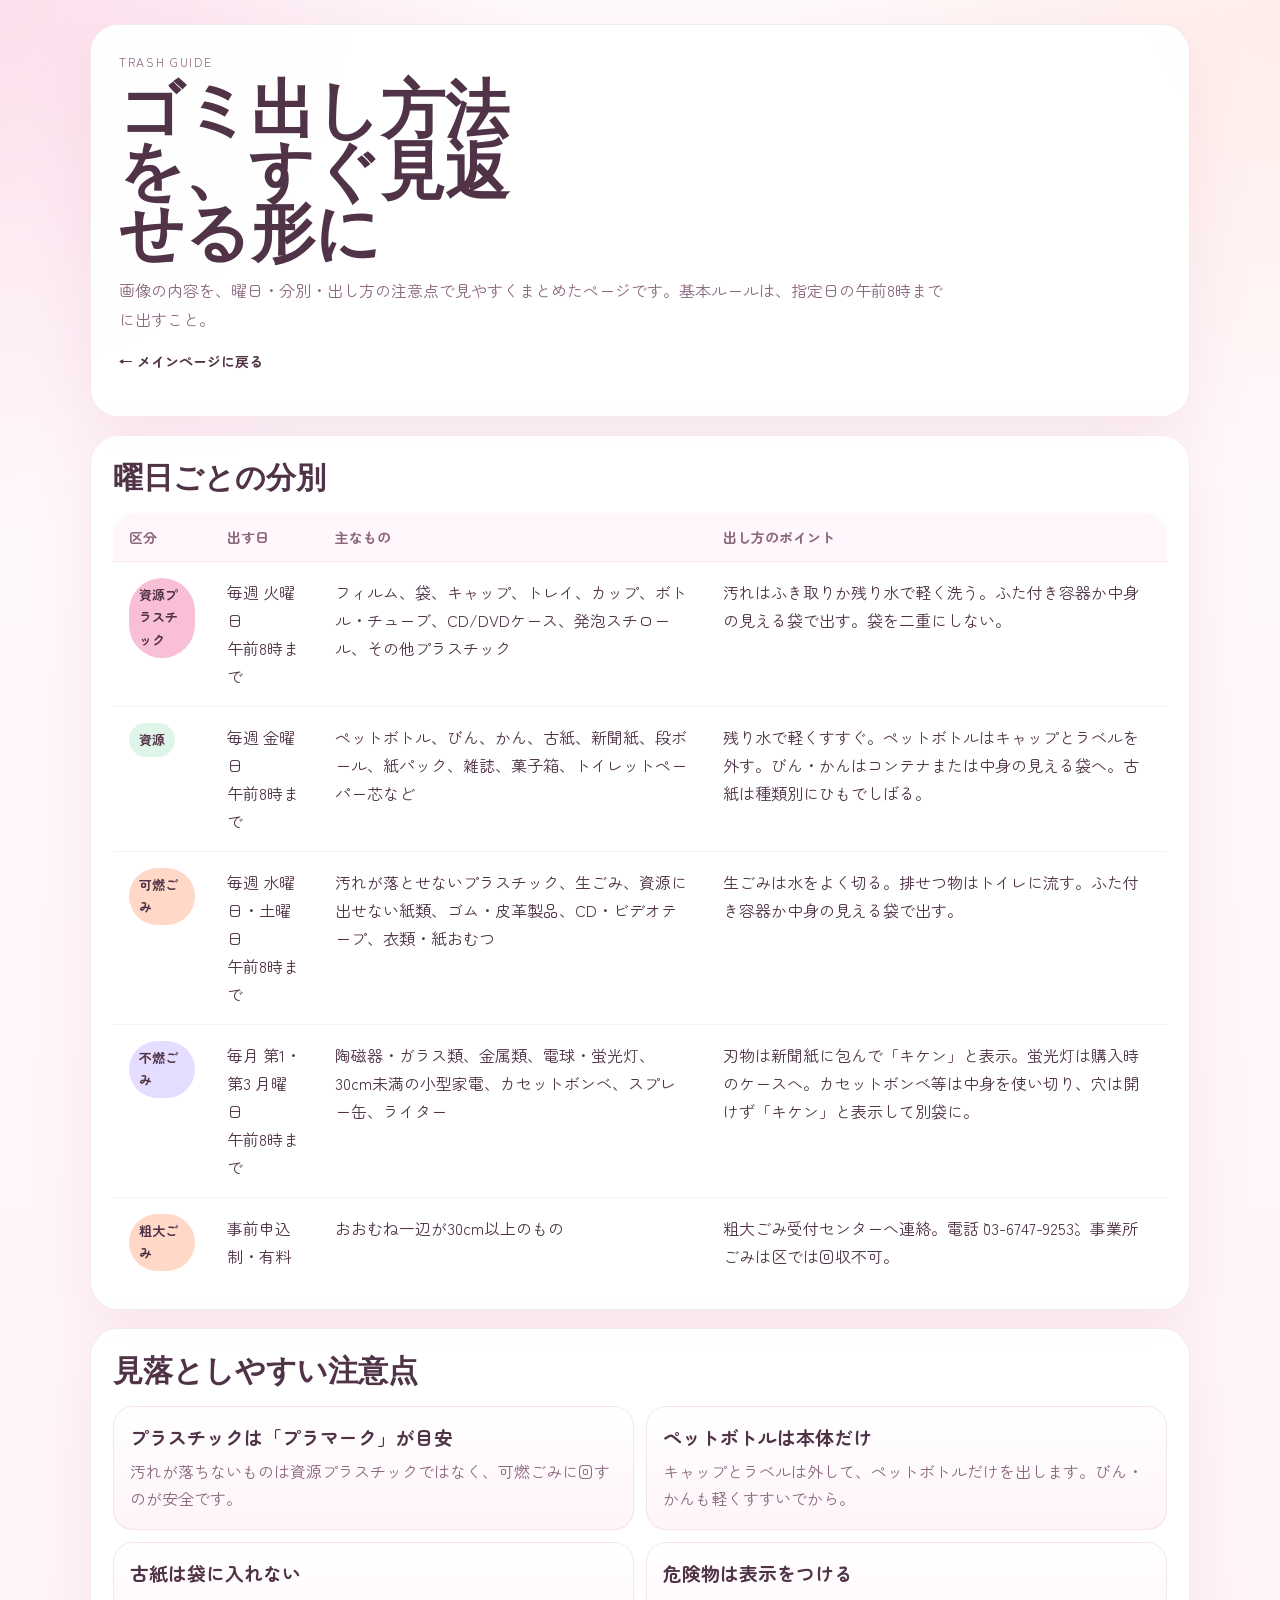
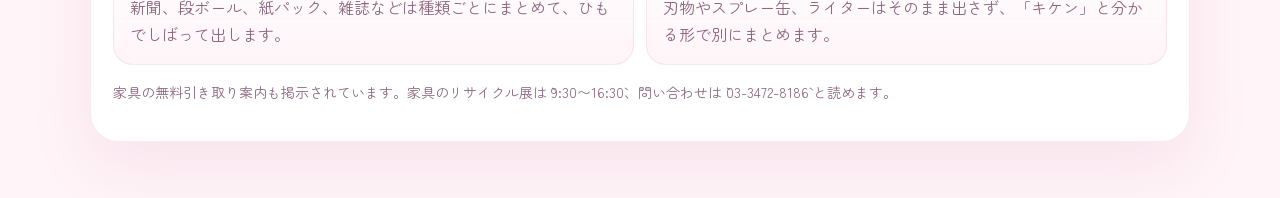
==== how-to-trash.html @ fcea1e9a "Refresh site content and add trash guide" ====
<!doctype html>
<html lang="ja">
  <head>
    <meta charset="UTF-8" />
    <meta name="viewport" content="width=device-width, initial-scale=1.0" />
    <title>ゴミ出しガイド</title>
    <link rel="preconnect" href="https://fonts.googleapis.com" />
    <link rel="preconnect" href="https://fonts.gstatic.com" crossorigin />
    <link
      href="https://fonts.googleapis.com/css2?family=Zen+Maru+Gothic:wght@400;500;700&family=Fraunces:opsz,wght@9..144,600&display=swap"
      rel="stylesheet"
    />
    <style>
      :root {
        --bg: #fff9fb;
        --paper: rgba(255, 255, 255, 0.94);
        --ink: #503347;
        --muted: #8c6880;
        --line: rgba(198, 137, 168, 0.18);
        --pink: #f8bfd7;
        --peach: #ffd8c8;
        --mint: #dff5e9;
        --lavender: #e5ddff;
        --shadow: 0 22px 60px rgba(203, 124, 160, 0.14);
      }

      * { box-sizing: border-box; }
      body {
        margin: 0;
        font-family: "Zen Maru Gothic", sans-serif;
        color: var(--ink);
        background:
          radial-gradient(circle at top left, rgba(248, 191, 215, 0.46), transparent 24%),
          radial-gradient(circle at top right, rgba(255, 216, 200, 0.38), transparent 22%),
          linear-gradient(180deg, #fffafd 0%, #fff4f8 100%);
      }
      .wrap {
        width: min(1100px, calc(100% - 20px));
        margin: 0 auto;
        padding: 24px 0 56px;
      }
      .hero, .card {
        background: var(--paper);
        border: 1px solid var(--line);
        border-radius: 28px;
        box-shadow: var(--shadow);
      }
      .hero {
        padding: 28px;
        margin-bottom: 18px;
      }
      .eyebrow {
        margin: 0 0 8px;
        font-size: 12px;
        letter-spacing: 0.14em;
        text-transform: uppercase;
        color: var(--muted);
      }
      h1, h2, h3 { margin: 0; }
      h1, h2 { font-family: "Fraunces", serif; }
      h1 {
        font-size: clamp(36px, 6vw, 64px);
        line-height: 0.96;
        max-width: 10ch;
      }
      .lead {
        margin: 14px 0 0;
        max-width: 52rem;
        color: var(--muted);
        line-height: 1.8;
      }
      .grid {
        display: grid;
        gap: 18px;
      }
      .card { padding: 22px; }
      .section-title {
        margin-bottom: 14px;
        font-size: 30px;
      }
      table {
        width: 100%;
        border-collapse: collapse;
        overflow: hidden;
        border-radius: 22px;
      }
      thead th {
        text-align: left;
        font-size: 14px;
        color: var(--muted);
        font-weight: 700;
        padding: 14px 16px;
        background: rgba(255, 247, 251, 0.95);
        border-bottom: 1px solid var(--line);
      }
      tbody td {
        padding: 16px;
        vertical-align: top;
        border-bottom: 1px solid rgba(198, 137, 168, 0.12);
        line-height: 1.75;
      }
      tbody tr:last-child td { border-bottom: none; }
      .chip {
        display: inline-block;
        border-radius: 999px;
        padding: 6px 10px;
        font-size: 13px;
        font-weight: 700;
      }
      .pink { background: var(--pink); }
      .mint { background: var(--mint); }
      .peach { background: var(--peach); }
      .lavender { background: var(--lavender); }
      .notes {
        display: grid;
        gap: 12px;
        grid-template-columns: repeat(2, minmax(0, 1fr));
      }
      .note {
        padding: 16px;
        border-radius: 20px;
        border: 1px solid var(--line);
        background: linear-gradient(180deg, rgba(255,255,255,0.98), rgba(255,243,248,0.88));
      }
      .note p {
        margin: 8px 0 0;
        color: var(--muted);
        line-height: 1.7;
      }
      .small {
        margin-top: 16px;
        color: var(--muted);
        font-size: 14px;
        line-height: 1.7;
      }
      a.back {
        color: var(--ink);
        text-decoration: none;
        font-weight: 700;
      }
      @media (max-width: 860px) {
        .notes { grid-template-columns: 1fr; }
        table, thead, tbody, th, td, tr { display: block; }
        thead { display: none; }
        tbody tr {
          border: 1px solid var(--line);
          border-radius: 20px;
          margin-bottom: 12px;
          overflow: hidden;
          background: rgba(255,255,255,0.9);
        }
        tbody td {
          border-bottom: 1px solid rgba(198, 137, 168, 0.1);
          padding: 12px 14px;
        }
        tbody td:last-child { border-bottom: none; }
        tbody td::before {
          content: attr(data-label);
          display: block;
          font-size: 12px;
          letter-spacing: 0.08em;
          text-transform: uppercase;
          color: var(--muted);
          margin-bottom: 4px;
        }
      }
    </style>
  </head>
  <body>
    <main class="wrap">
      <section class="hero">
        <p class="eyebrow">Trash Guide</p>
        <h1>ゴミ出し方法を、すぐ見返せる形に</h1>
        <p class="lead">
          画像の内容を、曜日・分別・出し方の注意点で見やすくまとめたページです。基本ルールは、指定日の午前8時までに出すこと。
        </p>
        <p class="small"><a class="back" href="./index.html">← メインページに戻る</a></p>
      </section>

      <section class="grid">
        <article class="card">
          <h2 class="section-title">曜日ごとの分別</h2>
          <table>
            <thead>
              <tr>
                <th>区分</th>
                <th>出す日</th>
                <th>主なもの</th>
                <th>出し方のポイント</th>
              </tr>
            </thead>
            <tbody>
              <tr>
                <td data-label="区分"><span class="chip pink">資源プラスチック</span></td>
                <td data-label="出す日">毎週 火曜日<br />午前8時まで</td>
                <td data-label="主なもの">フィルム、袋、キャップ、トレイ、カップ、ボトル・チューブ、CD/DVDケース、発泡スチロール、その他プラスチック</td>
                <td data-label="出し方のポイント">汚れはふき取りか残り水で軽く洗う。ふた付き容器か中身の見える袋で出す。袋を二重にしない。</td>
              </tr>
              <tr>
                <td data-label="区分"><span class="chip mint">資源</span></td>
                <td data-label="出す日">毎週 金曜日<br />午前8時まで</td>
                <td data-label="主なもの">ペットボトル、びん、かん、古紙、新聞紙、段ボール、紙パック、雑誌、菓子箱、トイレットペーパー芯など</td>
                <td data-label="出し方のポイント">残り水で軽くすすぐ。ペットボトルはキャップとラベルを外す。びん・かんはコンテナまたは中身の見える袋へ。古紙は種類別にひもでしばる。</td>
              </tr>
              <tr>
                <td data-label="区分"><span class="chip peach">可燃ごみ</span></td>
                <td data-label="出す日">毎週 水曜日・土曜日<br />午前8時まで</td>
                <td data-label="主なもの">汚れが落とせないプラスチック、生ごみ、資源に出せない紙類、ゴム・皮革製品、CD・ビデオテープ、衣類・紙おむつ</td>
                <td data-label="出し方のポイント">生ごみは水をよく切る。排せつ物はトイレに流す。ふた付き容器か中身の見える袋で出す。</td>
              </tr>
              <tr>
                <td data-label="区分"><span class="chip lavender">不燃ごみ</span></td>
                <td data-label="出す日">毎月 第1・第3 月曜日<br />午前8時まで</td>
                <td data-label="主なもの">陶磁器・ガラス類、金属類、電球・蛍光灯、30cm未満の小型家電、カセットボンベ、スプレー缶、ライター</td>
                <td data-label="出し方のポイント">刃物は新聞紙に包んで「キケン」と表示。蛍光灯は購入時のケースへ。カセットボンベ等は中身を使い切り、穴は開けず「キケン」と表示して別袋に。</td>
              </tr>
              <tr>
                <td data-label="区分"><span class="chip peach">粗大ごみ</span></td>
                <td data-label="出す日">事前申込制・有料</td>
                <td data-label="主なもの">おおむね一辺が30cm以上のもの</td>
                <td data-label="出し方のポイント">粗大ごみ受付センターへ連絡。電話 `03-6747-9253`。事業所ごみは区では回収不可。</td>
              </tr>
            </tbody>
          </table>
        </article>

        <article class="card">
          <h2 class="section-title">見落としやすい注意点</h2>
          <div class="notes">
            <section class="note">
              <h3>プラスチックは「プラマーク」が目安</h3>
              <p>汚れが落ちないものは資源プラスチックではなく、可燃ごみに回すのが安全です。</p>
            </section>
            <section class="note">
              <h3>ペットボトルは本体だけ</h3>
              <p>キャップとラベルは外して、ペットボトルだけを出します。びん・かんも軽くすすいでから。</p>
            </section>
            <section class="note">
              <h3>古紙は袋に入れない</h3>
              <p>新聞、段ボール、紙パック、雑誌などは種類ごとにまとめて、ひもでしばって出します。</p>
            </section>
            <section class="note">
              <h3>危険物は表示をつける</h3>
              <p>刃物やスプレー缶、ライターはそのまま出さず、「キケン」と分かる形で別にまとめます。</p>
            </section>
          </div>
          <p class="small">
            家具の無料引き取り案内も掲示されています。家具のリサイクル展は `9:30〜16:30`、問い合わせは `03-3472-8186` と読めます。
          </p>
        </article>
      </section>
    </main>
  </body>
</html>
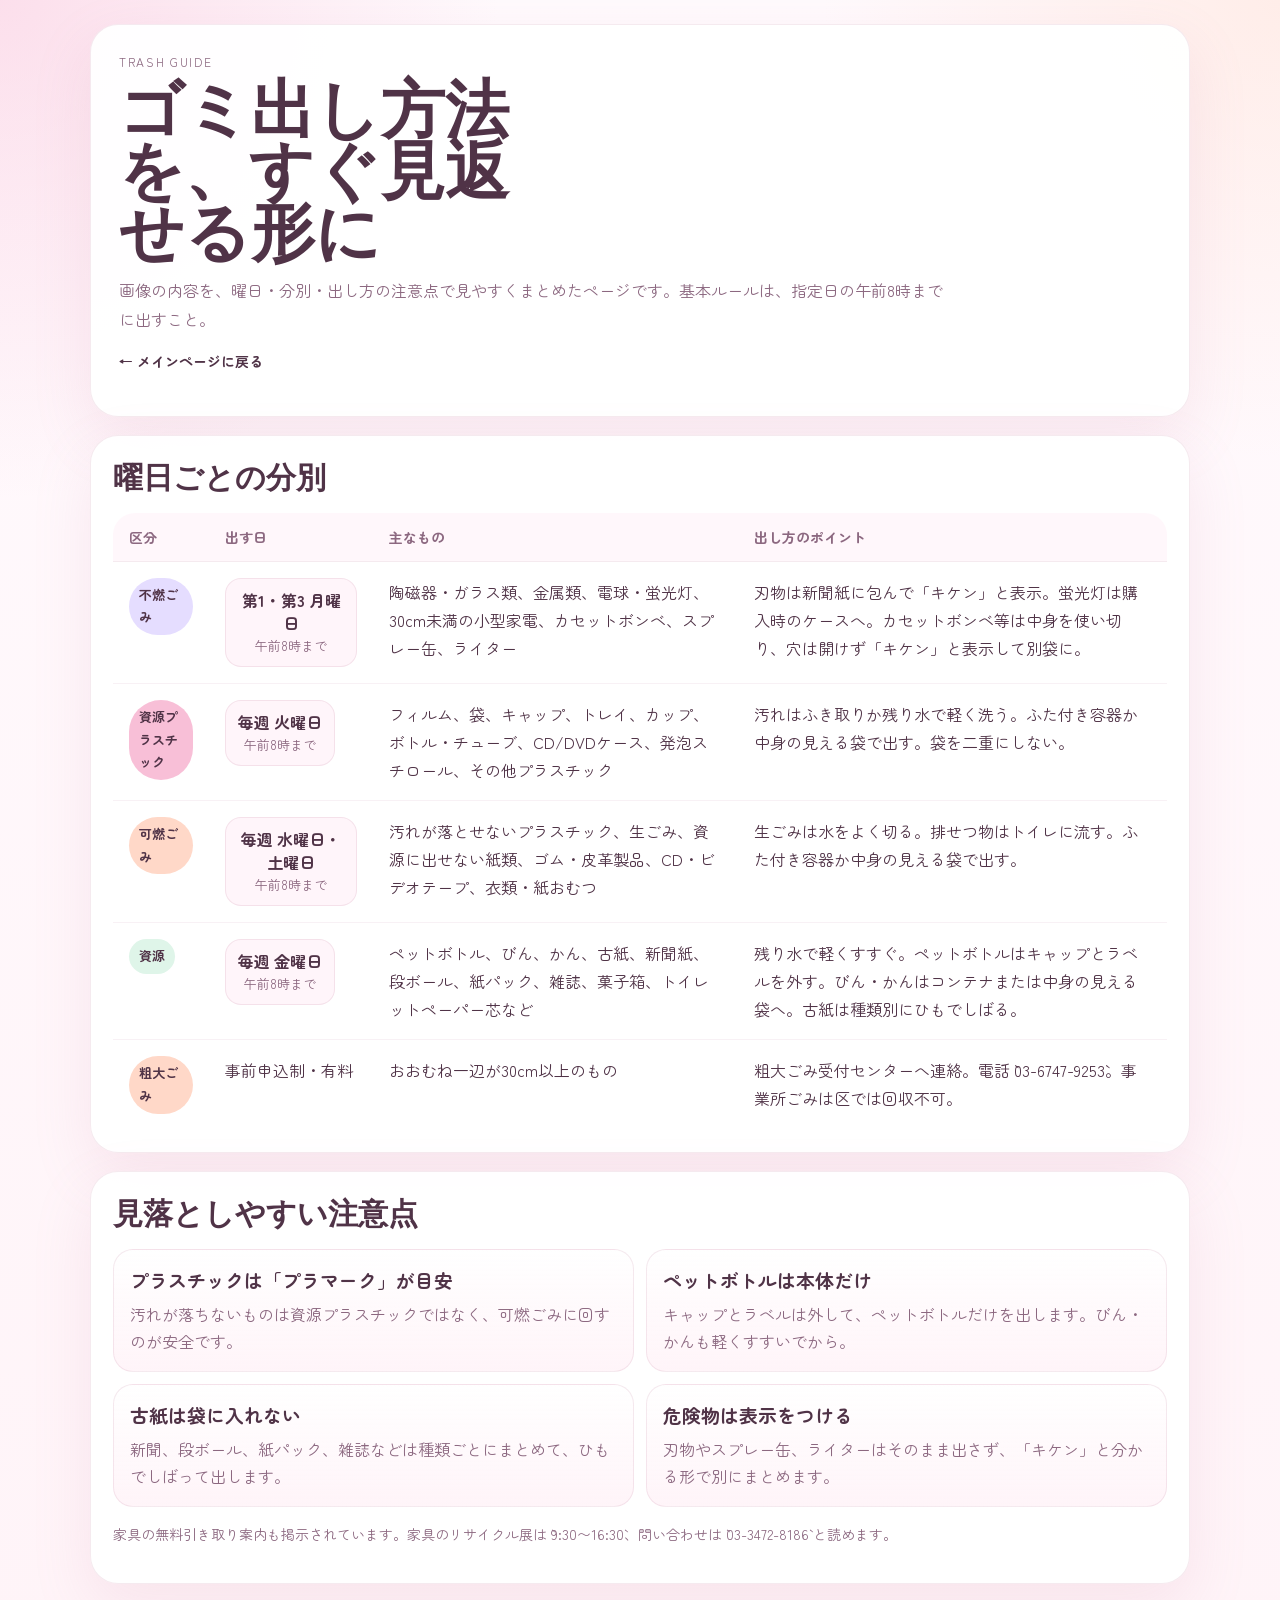
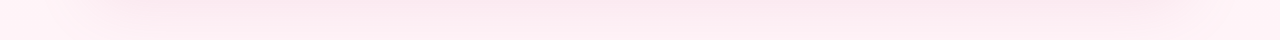
==== commit dcc3b1a1: "Polish guides and update passcodes" ====
--- a/how-to-trash.html
+++ b/how-to-trash.html
@@ -107,6 +107,28 @@
         font-size: 13px;
         font-weight: 700;
       }
+      .day-cell {
+        min-width: 9rem;
+      }
+      .day-block {
+        display: inline-flex;
+        flex-direction: column;
+        align-items: center;
+        gap: 2px;
+        padding: 10px 12px;
+        border-radius: 16px;
+        background: rgba(255, 245, 250, 0.95);
+        border: 1px solid var(--line);
+        text-align: center;
+        line-height: 1.45;
+      }
+      .day-block strong {
+        font-size: 16px;
+      }
+      .day-block span {
+        font-size: 13px;
+        color: var(--muted);
+      }
       .pink { background: var(--pink); }
       .mint { background: var(--mint); }
       .peach { background: var(--peach); }
@@ -153,6 +175,19 @@
           border-bottom: 1px solid rgba(198, 137, 168, 0.1);
           padding: 12px 14px;
         }
+        tbody td.category-cell,
+        tbody td.day-cell {
+          display: inline-flex;
+          align-items: center;
+          gap: 10px;
+          width: auto;
+          max-width: 100%;
+          border-bottom: none;
+          padding: 12px 14px 0;
+        }
+        tbody td.day-cell {
+          padding-top: 10px;
+        }
         tbody td:last-child { border-bottom: none; }
         tbody td::before {
           content: attr(data-label);
@@ -162,6 +197,15 @@
           text-transform: uppercase;
           color: var(--muted);
           margin-bottom: 4px;
+        }
+        tbody td.category-cell::before,
+        tbody td.day-cell::before {
+          display: inline-block;
+          margin: 0;
+          white-space: nowrap;
+        }
+        tbody td.day-cell .day-block {
+          padding: 8px 10px;
         }
       }
     </style>
@@ -189,33 +233,33 @@
                 <th>出し方のポイント</th>
               </tr>
             </thead>
-            <tbody>
-              <tr>
-                <td data-label="区分"><span class="chip pink">資源プラスチック</span></td>
-                <td data-label="出す日">毎週 火曜日<br />午前8時まで</td>
+            <tbody id="trash-schedule">
+              <tr data-sort-days="1">
+                <td data-label="区分" class="category-cell"><span class="chip lavender">不燃ごみ</span></td>
+                <td data-label="出す日" class="day-cell"><div class="day-block"><strong>第1・第3 月曜日</strong><span>午前8時まで</span></div></td>
+                <td data-label="主なもの">陶磁器・ガラス類、金属類、電球・蛍光灯、30cm未満の小型家電、カセットボンベ、スプレー缶、ライター</td>
+                <td data-label="出し方のポイント">刃物は新聞紙に包んで「キケン」と表示。蛍光灯は購入時のケースへ。カセットボンベ等は中身を使い切り、穴は開けず「キケン」と表示して別袋に。</td>
+              </tr>
+              <tr data-sort-days="2">
+                <td data-label="区分" class="category-cell"><span class="chip pink">資源プラスチック</span></td>
+                <td data-label="出す日" class="day-cell"><div class="day-block"><strong>毎週 火曜日</strong><span>午前8時まで</span></div></td>
                 <td data-label="主なもの">フィルム、袋、キャップ、トレイ、カップ、ボトル・チューブ、CD/DVDケース、発泡スチロール、その他プラスチック</td>
                 <td data-label="出し方のポイント">汚れはふき取りか残り水で軽く洗う。ふた付き容器か中身の見える袋で出す。袋を二重にしない。</td>
               </tr>
-              <tr>
-                <td data-label="区分"><span class="chip mint">資源</span></td>
-                <td data-label="出す日">毎週 金曜日<br />午前8時まで</td>
+              <tr data-sort-days="3,6">
+                <td data-label="区分" class="category-cell"><span class="chip peach">可燃ごみ</span></td>
+                <td data-label="出す日" class="day-cell"><div class="day-block"><strong>毎週 水曜日・土曜日</strong><span>午前8時まで</span></div></td>
+                <td data-label="主なもの">汚れが落とせないプラスチック、生ごみ、資源に出せない紙類、ゴム・皮革製品、CD・ビデオテープ、衣類・紙おむつ</td>
+                <td data-label="出し方のポイント">生ごみは水をよく切る。排せつ物はトイレに流す。ふた付き容器か中身の見える袋で出す。</td>
+              </tr>
+              <tr data-sort-days="5">
+                <td data-label="区分" class="category-cell"><span class="chip mint">資源</span></td>
+                <td data-label="出す日" class="day-cell"><div class="day-block"><strong>毎週 金曜日</strong><span>午前8時まで</span></div></td>
                 <td data-label="主なもの">ペットボトル、びん、かん、古紙、新聞紙、段ボール、紙パック、雑誌、菓子箱、トイレットペーパー芯など</td>
                 <td data-label="出し方のポイント">残り水で軽くすすぐ。ペットボトルはキャップとラベルを外す。びん・かんはコンテナまたは中身の見える袋へ。古紙は種類別にひもでしばる。</td>
               </tr>
-              <tr>
-                <td data-label="区分"><span class="chip peach">可燃ごみ</span></td>
-                <td data-label="出す日">毎週 水曜日・土曜日<br />午前8時まで</td>
-                <td data-label="主なもの">汚れが落とせないプラスチック、生ごみ、資源に出せない紙類、ゴム・皮革製品、CD・ビデオテープ、衣類・紙おむつ</td>
-                <td data-label="出し方のポイント">生ごみは水をよく切る。排せつ物はトイレに流す。ふた付き容器か中身の見える袋で出す。</td>
-              </tr>
-              <tr>
-                <td data-label="区分"><span class="chip lavender">不燃ごみ</span></td>
-                <td data-label="出す日">毎月 第1・第3 月曜日<br />午前8時まで</td>
-                <td data-label="主なもの">陶磁器・ガラス類、金属類、電球・蛍光灯、30cm未満の小型家電、カセットボンベ、スプレー缶、ライター</td>
-                <td data-label="出し方のポイント">刃物は新聞紙に包んで「キケン」と表示。蛍光灯は購入時のケースへ。カセットボンベ等は中身を使い切り、穴は開けず「キケン」と表示して別袋に。</td>
-              </tr>
-              <tr>
-                <td data-label="区分"><span class="chip peach">粗大ごみ</span></td>
+              <tr data-sort-static="true">
+                <td data-label="区分" class="category-cell"><span class="chip peach">粗大ごみ</span></td>
                 <td data-label="出す日">事前申込制・有料</td>
                 <td data-label="主なもの">おおむね一辺が30cm以上のもの</td>
                 <td data-label="出し方のポイント">粗大ごみ受付センターへ連絡。電話 `03-6747-9253`。事業所ごみは区では回収不可。</td>
@@ -250,5 +294,40 @@
         </article>
       </section>
     </main>
+    <script>
+      (function () {
+        const tbody = document.getElementById("trash-schedule");
+        if (!tbody) return;
+
+        const day = new Date().getDay();
+        const rows = Array.from(tbody.querySelectorAll("tr"));
+
+        function distanceFromToday(row) {
+          if (row.dataset.sortStatic === "true") {
+            return 999;
+          }
+
+          const days = (row.dataset.sortDays || "")
+            .split(",")
+            .map((value) => Number.parseInt(value, 10))
+            .filter((value) => !Number.isNaN(value));
+
+          if (!days.length) {
+            return 998;
+          }
+
+          return Math.min(
+            ...days.map((targetDay) => {
+              const diff = (targetDay - day + 7) % 7;
+              return diff;
+            }),
+          );
+        }
+
+        rows
+          .sort((a, b) => distanceFromToday(a) - distanceFromToday(b))
+          .forEach((row) => tbody.appendChild(row));
+      })();
+    </script>
   </body>
 </html>
